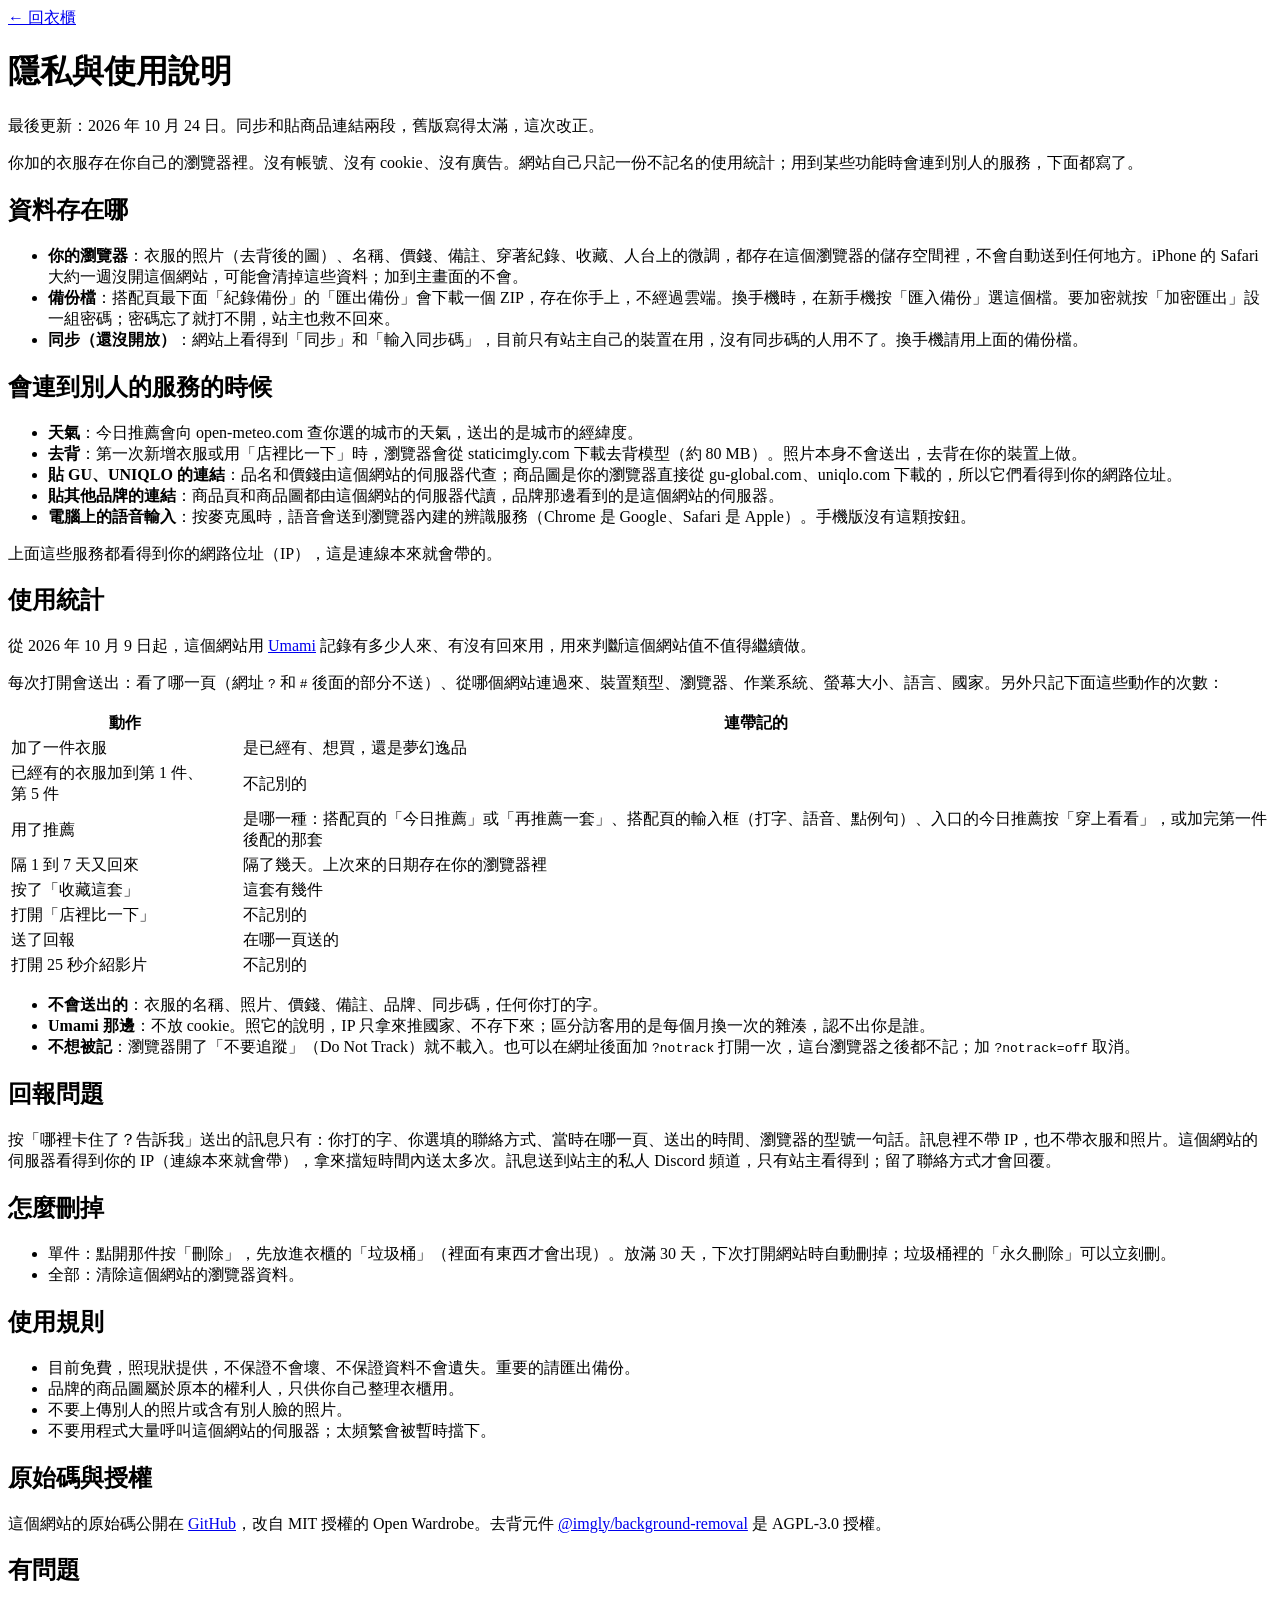
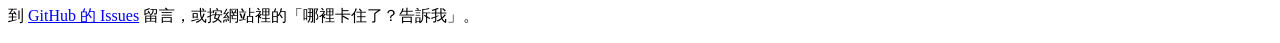
==== public/privacy.html @ 101271de "公開頁面少說一點:拿掉信箱、同步細節收短、README 改正加密說法 - Feedback.jsx:回報功能沒接上時的備用文字不再寫個人信箱,改指 GitHub Issues。 - privacy.h" ====
<!doctype html>
<!-- 只寫程式裡查得到的事;改了資料流就要回來改這頁。這段註解會送到訪客的瀏覽器,修改紀錄寫在 git,不寫這裡。 -->
<html lang="zh-Hant">
  <head>
    <meta charset="UTF-8" />
    <meta name="viewport" content="width=device-width, initial-scale=1.0" />
    <meta name="robots" content="noindex" />
    <title>隱私與使用說明 · PairThis</title>
    <link rel="icon" href="/icon-64.png" type="image/png" sizes="64x64" />
    <link rel="stylesheet" href="/privacy.css" />
  </head>
  <body>
    <main>
      <header class="top">
        <a class="brand" href="/" aria-label="PairThis 搭這件,回首頁"><span class="logo" aria-hidden="true"></span></a>
        <a class="back" href="/">← 回衣櫃</a>
      </header>

      <h1>隱私與使用說明</h1>
      <p class="updated">最後更新：2026 年 10 月 24 日。同步和貼商品連結兩段，舊版寫得太滿，這次改正。</p>

      <p class="lede">你加的衣服存在你自己的瀏覽器裡。沒有帳號、沒有 cookie、沒有廣告。網站自己只記一份不記名的使用統計；用到某些功能時會連到別人的服務，下面都寫了。</p>

      <h2>資料存在哪</h2>
      <ul>
        <li><b>你的瀏覽器</b>：衣服的照片（去背後的圖）、名稱、價錢、備註、穿著紀錄、收藏、人台上的微調，都存在這個瀏覽器的儲存空間裡，不會自動送到任何地方。iPhone 的 Safari 大約一週沒開這個網站，可能會清掉這些資料；加到主畫面的不會。</li>
        <li><b>備份檔</b>：搭配頁最下面「紀錄備份」的「匯出備份」會下載一個 ZIP，存在你手上，不經過雲端。換手機時，在新手機按「匯入備份」選這個檔。要加密就按「加密匯出」設一組密碼；密碼忘了就打不開，站主也救不回來。</li>
        <li><b>同步（還沒開放）</b>：網站上看得到「同步」和「輸入同步碼」，目前只有站主自己的裝置在用，沒有同步碼的人用不了。換手機請用上面的備份檔。</li>
      </ul>

      <h2>會連到別人的服務的時候</h2>
      <ul>
        <li><b>天氣</b>：今日推薦會向 open-meteo.com 查你選的城市的天氣，送出的是城市的經緯度。</li>
        <li><b>去背</b>：第一次新增衣服或用「店裡比一下」時，瀏覽器會從 staticimgly.com 下載去背模型（約 80 MB）。照片本身不會送出，去背在你的裝置上做。</li>
        <li><b>貼 GU、UNIQLO 的連結</b>：品名和價錢由這個網站的伺服器代查；商品圖是你的瀏覽器直接從 gu-global.com、uniqlo.com 下載的，所以它們看得到你的網路位址。</li>
        <li><b>貼其他品牌的連結</b>：商品頁和商品圖都由這個網站的伺服器代讀，品牌那邊看到的是這個網站的伺服器。</li>
        <li><b>電腦上的語音輸入</b>：按麥克風時，語音會送到瀏覽器內建的辨識服務（Chrome 是 Google、Safari 是 Apple）。手機版沒有這顆按鈕。</li>
      </ul>
      <p>上面這些服務都看得到你的網路位址（IP），這是連線本來就會帶的。</p>

      <h2>使用統計</h2>
      <p>從 2026 年 10 月 9 日起，這個網站用 <a href="https://umami.is/" rel="noopener">Umami</a> 記錄有多少人來、有沒有回來用，用來判斷這個網站值不值得繼續做。</p>
      <p>每次打開會送出：看了哪一頁（網址 <code>?</code> 和 <code>#</code> 後面的部分不送）、從哪個網站連過來、裝置類型、瀏覽器、作業系統、螢幕大小、語言、國家。另外只記下面這些動作的次數：</p>
      <table class="events">
        <thead>
          <tr><th scope="col">動作</th><th scope="col">連帶記的</th></tr>
        </thead>
        <tbody>
          <tr><td>加了一件衣服</td><td>是已經有、想買，還是夢幻逸品</td></tr>
          <tr><td>已經有的衣服加到第&nbsp;1&nbsp;件、第&nbsp;5&nbsp;件</td><td class="none">不記別的</td></tr>
          <tr><td>用了推薦</td><td>是哪一種：搭配頁的「今日推薦」或「再推薦一套」、搭配頁的輸入框（打字、語音、點例句）、入口的今日推薦按「穿上看看」，或加完第一件後配的那套</td></tr>
          <tr><td>隔&nbsp;1&nbsp;到&nbsp;7&nbsp;天又回來</td><td>隔了幾天。上次來的日期存在你的瀏覽器裡</td></tr>
          <tr><td>按了「收藏這套」</td><td>這套有幾件</td></tr>
          <tr><td>打開「店裡比一下」</td><td class="none">不記別的</td></tr>
          <tr><td>送了回報</td><td>在哪一頁送的</td></tr>
          <tr><td>打開 25&nbsp;秒介紹影片</td><td class="none">不記別的</td></tr>
        </tbody>
      </table>
      <ul>
        <li><b>不會送出的</b>：衣服的名稱、照片、價錢、備註、品牌、同步碼，任何你打的字。</li>
        <li><b>Umami 那邊</b>：不放 cookie。照它的說明，IP 只拿來推國家、不存下來；區分訪客用的是每個月換一次的雜湊，認不出你是誰。</li>
        <li><b>不想被記</b>：瀏覽器開了「不要追蹤」（Do Not Track）就不載入。也可以在網址後面加 <code>?notrack</code> 打開一次，這台瀏覽器之後都不記；加 <code>?notrack=off</code> 取消。</li>
      </ul>

      <h2>回報問題</h2>
      <p>按「哪裡卡住了？告訴我」送出的訊息只有：你打的字、你選填的聯絡方式、當時在哪一頁、送出的時間、瀏覽器的型號一句話。訊息裡不帶 IP，也不帶衣服和照片。這個網站的伺服器看得到你的 IP（連線本來就會帶），拿來擋短時間內送太多次。訊息送到站主的私人 Discord 頻道，只有站主看得到；留了聯絡方式才會回覆。</p>

      <h2>怎麼刪掉</h2>
      <ul>
        <li>單件：點開那件按「刪除」，先放進衣櫃的「垃圾桶」（裡面有東西才會出現）。放滿 30 天，下次打開網站時自動刪掉；垃圾桶裡的「永久刪除」可以立刻刪。</li>
        <li>全部：清除這個網站的瀏覽器資料。</li>
      </ul>

      <h2>使用規則</h2>
      <ul>
        <li>目前免費，照現狀提供，不保證不會壞、不保證資料不會遺失。重要的請匯出備份。</li>
        <li>品牌的商品圖屬於原本的權利人，只供你自己整理衣櫃用。</li>
        <li>不要上傳別人的照片或含有別人臉的照片。</li>
        <li>不要用程式大量呼叫這個網站的伺服器；太頻繁會被暫時擋下。</li>
      </ul>

      <h2>原始碼與授權</h2>
      <p>這個網站的原始碼公開在 <a href="https://github.com/Chen931222/wardrobe-gallery" rel="noopener">GitHub</a>，改自 MIT 授權的 Open Wardrobe。去背元件 <a href="https://github.com/imgly/background-removal-js" rel="noopener">@imgly/background-removal</a> 是 AGPL-3.0 授權。</p>

      <h2>有問題</h2>
      <p>到 <a href="https://github.com/Chen931222/wardrobe-gallery/issues" rel="noopener">GitHub 的 Issues</a> 留言，或按網站裡的「哪裡卡住了？告訴我」。</p>
    </main>
  </body>
</html>
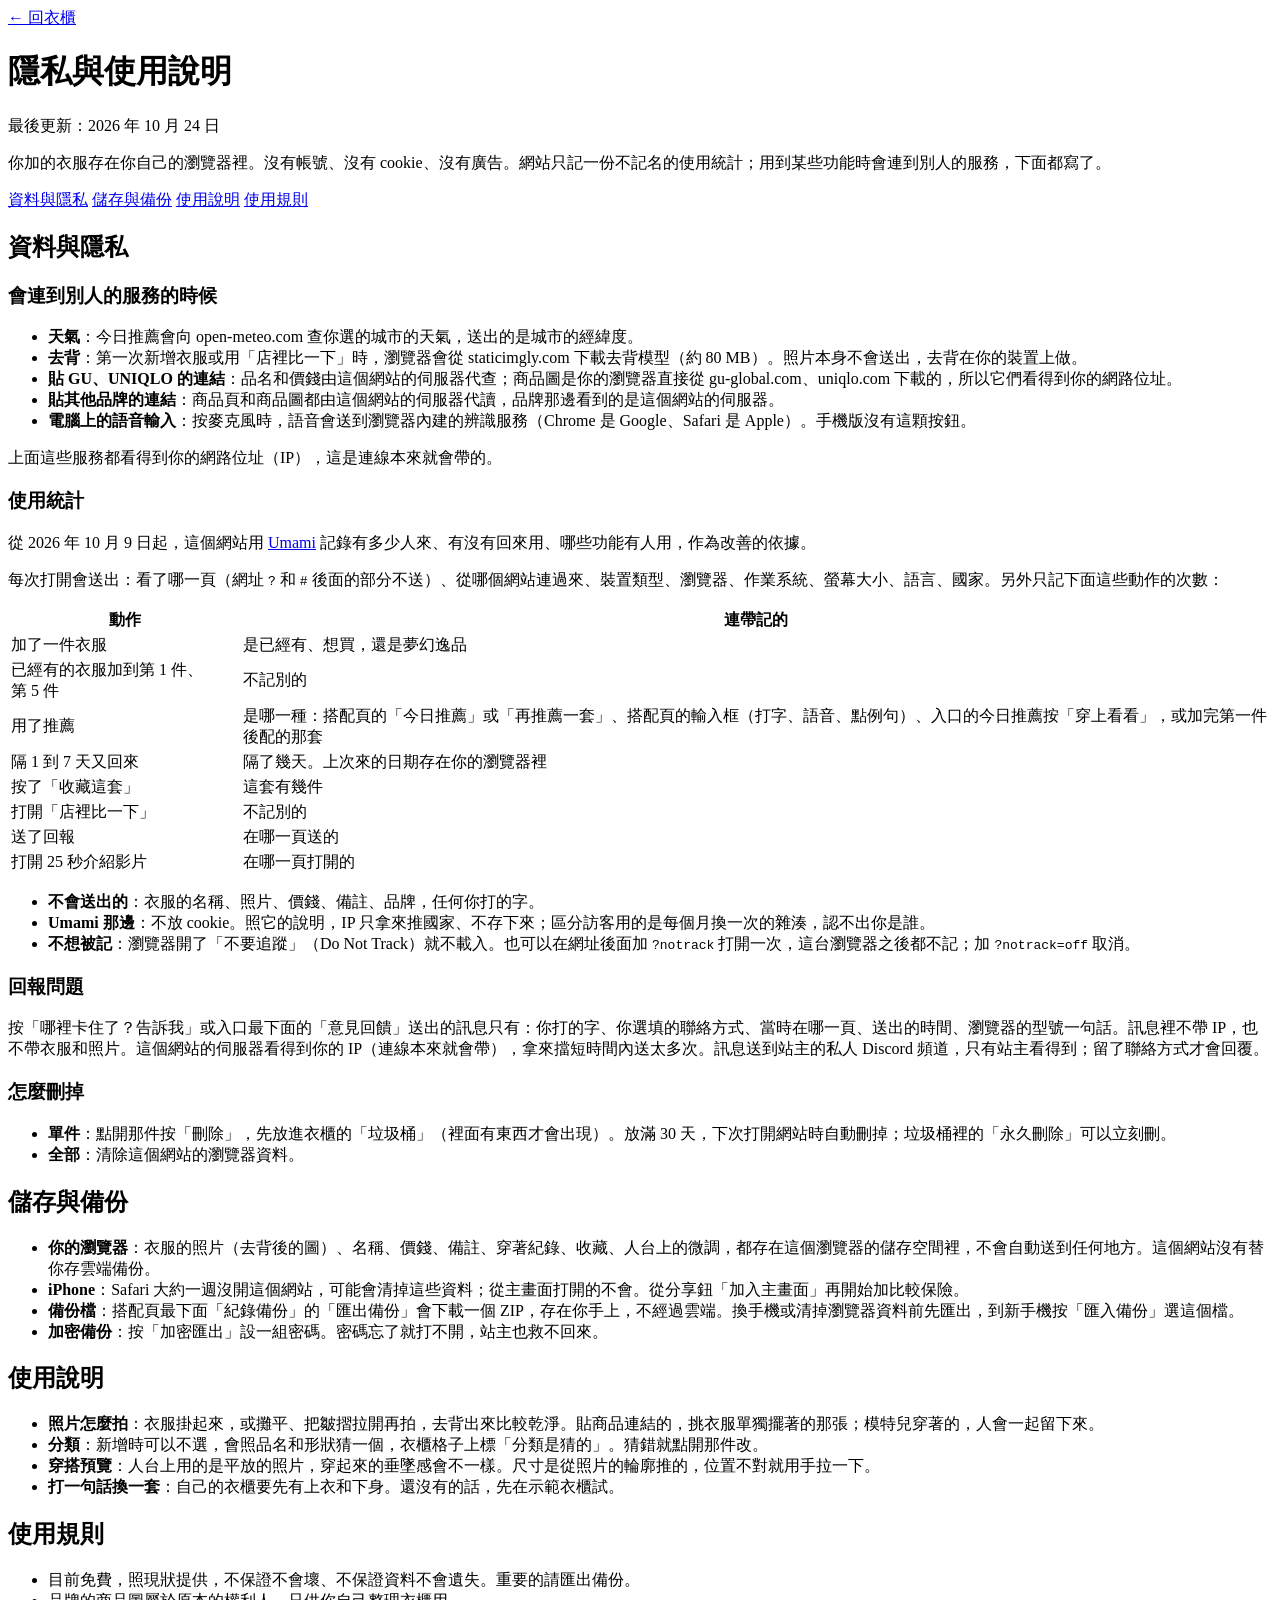
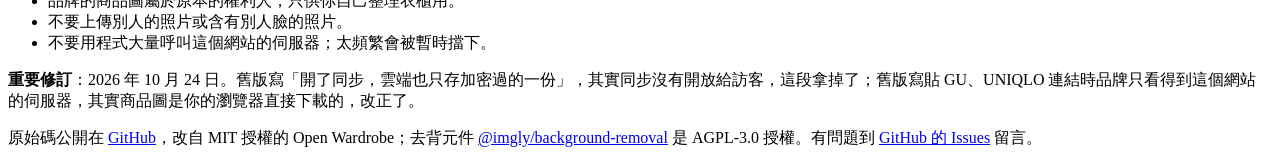
==== commit dbd24965: "全站內容取捨:入口只留開始用的東西,更新紀錄一天一則,隱私頁分段 - 入口:拿掉兩段說明和「卡住的話」那行,按鈕下一行「不用註冊」;去背、垂墜感、分類、備份搬進隱私頁;   介紹影片只標「有聲音」;頁" ====
--- a/public/privacy.html
+++ b/public/privacy.html
@@ -17,73 +17,98 @@
       </header>
 
       <h1>隱私與使用說明</h1>
-      <p class="updated">最後更新：2026 年 10 月 24 日。同步和貼商品連結兩段，舊版寫得太滿，這次改正。</p>
+      <p class="updated">最後更新：2026 年 10 月 24 日</p>
 
-      <p class="lede">你加的衣服存在你自己的瀏覽器裡。沒有帳號、沒有 cookie、沒有廣告。網站自己只記一份不記名的使用統計；用到某些功能時會連到別人的服務，下面都寫了。</p>
+      <p class="lede">你加的衣服存在你自己的瀏覽器裡。沒有帳號、沒有 cookie、沒有廣告。網站只記一份不記名的使用統計；用到某些功能時會連到別人的服務，下面都寫了。</p>
 
-      <h2>資料存在哪</h2>
-      <ul>
-        <li><b>你的瀏覽器</b>：衣服的照片（去背後的圖）、名稱、價錢、備註、穿著紀錄、收藏、人台上的微調，都存在這個瀏覽器的儲存空間裡，不會自動送到任何地方。iPhone 的 Safari 大約一週沒開這個網站，可能會清掉這些資料；加到主畫面的不會。</li>
-        <li><b>備份檔</b>：搭配頁最下面「紀錄備份」的「匯出備份」會下載一個 ZIP，存在你手上，不經過雲端。換手機時，在新手機按「匯入備份」選這個檔。要加密就按「加密匯出」設一組密碼；密碼忘了就打不開，站主也救不回來。</li>
-        <li><b>同步（還沒開放）</b>：網站上看得到「同步」和「輸入同步碼」，目前只有站主自己的裝置在用，沒有同步碼的人用不了。換手機請用上面的備份檔。</li>
-      </ul>
+      <nav class="toc" aria-label="這頁的段落">
+        <a href="#privacy">資料與隱私</a>
+        <a href="#storage">儲存與備份</a>
+        <a href="#howto">使用說明</a>
+        <a href="#rules">使用規則</a>
+      </nav>
 
-      <h2>會連到別人的服務的時候</h2>
-      <ul>
-        <li><b>天氣</b>：今日推薦會向 open-meteo.com 查你選的城市的天氣，送出的是城市的經緯度。</li>
-        <li><b>去背</b>：第一次新增衣服或用「店裡比一下」時，瀏覽器會從 staticimgly.com 下載去背模型（約 80 MB）。照片本身不會送出，去背在你的裝置上做。</li>
-        <li><b>貼 GU、UNIQLO 的連結</b>：品名和價錢由這個網站的伺服器代查；商品圖是你的瀏覽器直接從 gu-global.com、uniqlo.com 下載的，所以它們看得到你的網路位址。</li>
-        <li><b>貼其他品牌的連結</b>：商品頁和商品圖都由這個網站的伺服器代讀，品牌那邊看到的是這個網站的伺服器。</li>
-        <li><b>電腦上的語音輸入</b>：按麥克風時，語音會送到瀏覽器內建的辨識服務（Chrome 是 Google、Safari 是 Apple）。手機版沒有這顆按鈕。</li>
-      </ul>
-      <p>上面這些服務都看得到你的網路位址（IP），這是連線本來就會帶的。</p>
+      <section id="privacy" aria-labelledby="privacy-title">
+        <h2 id="privacy-title">資料與隱私</h2>
 
-      <h2>使用統計</h2>
-      <p>從 2026 年 10 月 9 日起，這個網站用 <a href="https://umami.is/" rel="noopener">Umami</a> 記錄有多少人來、有沒有回來用，用來判斷這個網站值不值得繼續做。</p>
-      <p>每次打開會送出：看了哪一頁（網址 <code>?</code> 和 <code>#</code> 後面的部分不送）、從哪個網站連過來、裝置類型、瀏覽器、作業系統、螢幕大小、語言、國家。另外只記下面這些動作的次數：</p>
-      <table class="events">
-        <thead>
-          <tr><th scope="col">動作</th><th scope="col">連帶記的</th></tr>
-        </thead>
-        <tbody>
-          <tr><td>加了一件衣服</td><td>是已經有、想買，還是夢幻逸品</td></tr>
-          <tr><td>已經有的衣服加到第&nbsp;1&nbsp;件、第&nbsp;5&nbsp;件</td><td class="none">不記別的</td></tr>
-          <tr><td>用了推薦</td><td>是哪一種：搭配頁的「今日推薦」或「再推薦一套」、搭配頁的輸入框（打字、語音、點例句）、入口的今日推薦按「穿上看看」，或加完第一件後配的那套</td></tr>
-          <tr><td>隔&nbsp;1&nbsp;到&nbsp;7&nbsp;天又回來</td><td>隔了幾天。上次來的日期存在你的瀏覽器裡</td></tr>
-          <tr><td>按了「收藏這套」</td><td>這套有幾件</td></tr>
-          <tr><td>打開「店裡比一下」</td><td class="none">不記別的</td></tr>
-          <tr><td>送了回報</td><td>在哪一頁送的</td></tr>
-          <tr><td>打開 25&nbsp;秒介紹影片</td><td class="none">不記別的</td></tr>
-        </tbody>
-      </table>
-      <ul>
-        <li><b>不會送出的</b>：衣服的名稱、照片、價錢、備註、品牌、同步碼，任何你打的字。</li>
-        <li><b>Umami 那邊</b>：不放 cookie。照它的說明，IP 只拿來推國家、不存下來；區分訪客用的是每個月換一次的雜湊，認不出你是誰。</li>
-        <li><b>不想被記</b>：瀏覽器開了「不要追蹤」（Do Not Track）就不載入。也可以在網址後面加 <code>?notrack</code> 打開一次，這台瀏覽器之後都不記；加 <code>?notrack=off</code> 取消。</li>
-      </ul>
+        <h3>會連到別人的服務的時候</h3>
+        <ul>
+          <li><b>天氣</b>：今日推薦會向 open-meteo.com 查你選的城市的天氣，送出的是城市的經緯度。</li>
+          <li><b>去背</b>：第一次新增衣服或用「店裡比一下」時，瀏覽器會從 staticimgly.com 下載去背模型（約 80 MB）。照片本身不會送出，去背在你的裝置上做。</li>
+          <li><b>貼 GU、UNIQLO 的連結</b>：品名和價錢由這個網站的伺服器代查；商品圖是你的瀏覽器直接從 gu-global.com、uniqlo.com 下載的，所以它們看得到你的網路位址。</li>
+          <li><b>貼其他品牌的連結</b>：商品頁和商品圖都由這個網站的伺服器代讀，品牌那邊看到的是這個網站的伺服器。</li>
+          <li><b>電腦上的語音輸入</b>：按麥克風時，語音會送到瀏覽器內建的辨識服務（Chrome 是 Google、Safari 是 Apple）。手機版沒有這顆按鈕。</li>
+        </ul>
+        <p>上面這些服務都看得到你的網路位址（IP），這是連線本來就會帶的。</p>
 
-      <h2>回報問題</h2>
-      <p>按「哪裡卡住了？告訴我」送出的訊息只有：你打的字、你選填的聯絡方式、當時在哪一頁、送出的時間、瀏覽器的型號一句話。訊息裡不帶 IP，也不帶衣服和照片。這個網站的伺服器看得到你的 IP（連線本來就會帶），拿來擋短時間內送太多次。訊息送到站主的私人 Discord 頻道，只有站主看得到；留了聯絡方式才會回覆。</p>
+        <h3>使用統計</h3>
+        <p>從 2026 年 10 月 9 日起，這個網站用 <a href="https://umami.is/" rel="noopener">Umami</a> 記錄有多少人來、有沒有回來用、哪些功能有人用，作為改善的依據。</p>
+        <p>每次打開會送出：看了哪一頁（網址 <code>?</code> 和 <code>#</code> 後面的部分不送）、從哪個網站連過來、裝置類型、瀏覽器、作業系統、螢幕大小、語言、國家。另外只記下面這些動作的次數：</p>
+        <table class="events">
+          <thead>
+            <tr><th scope="col">動作</th><th scope="col">連帶記的</th></tr>
+          </thead>
+          <tbody>
+            <tr><td>加了一件衣服</td><td>是已經有、想買，還是夢幻逸品</td></tr>
+            <tr><td>已經有的衣服加到第&nbsp;1&nbsp;件、第&nbsp;5&nbsp;件</td><td class="none">不記別的</td></tr>
+            <tr><td>用了推薦</td><td>是哪一種：搭配頁的「今日推薦」或「再推薦一套」、搭配頁的輸入框（打字、語音、點例句）、入口的今日推薦按「穿上看看」，或加完第一件後配的那套</td></tr>
+            <tr><td>隔&nbsp;1&nbsp;到&nbsp;7&nbsp;天又回來</td><td>隔了幾天。上次來的日期存在你的瀏覽器裡</td></tr>
+            <tr><td>按了「收藏這套」</td><td>這套有幾件</td></tr>
+            <tr><td>打開「店裡比一下」</td><td class="none">不記別的</td></tr>
+            <tr><td>送了回報</td><td>在哪一頁送的</td></tr>
+            <tr><td>打開 25&nbsp;秒介紹影片</td><td>在哪一頁打開的</td></tr>
+          </tbody>
+        </table>
+        <ul>
+          <li><b>不會送出的</b>：衣服的名稱、照片、價錢、備註、品牌，任何你打的字。</li>
+          <li><b>Umami 那邊</b>：不放 cookie。照它的說明，IP 只拿來推國家、不存下來；區分訪客用的是每個月換一次的雜湊，認不出你是誰。</li>
+          <li><b>不想被記</b>：瀏覽器開了「不要追蹤」（Do Not Track）就不載入。也可以在網址後面加 <code>?notrack</code> 打開一次，這台瀏覽器之後都不記；加 <code>?notrack=off</code> 取消。</li>
+        </ul>
 
-      <h2>怎麼刪掉</h2>
-      <ul>
-        <li>單件：點開那件按「刪除」，先放進衣櫃的「垃圾桶」（裡面有東西才會出現）。放滿 30 天，下次打開網站時自動刪掉；垃圾桶裡的「永久刪除」可以立刻刪。</li>
-        <li>全部：清除這個網站的瀏覽器資料。</li>
-      </ul>
+        <h3>回報問題</h3>
+        <p>按「哪裡卡住了？告訴我」或入口最下面的「意見回饋」送出的訊息只有：你打的字、你選填的聯絡方式、當時在哪一頁、送出的時間、瀏覽器的型號一句話。訊息裡不帶 IP，也不帶衣服和照片。這個網站的伺服器看得到你的 IP（連線本來就會帶），拿來擋短時間內送太多次。訊息送到站主的私人 Discord 頻道，只有站主看得到；留了聯絡方式才會回覆。</p>
 
-      <h2>使用規則</h2>
-      <ul>
-        <li>目前免費，照現狀提供，不保證不會壞、不保證資料不會遺失。重要的請匯出備份。</li>
-        <li>品牌的商品圖屬於原本的權利人，只供你自己整理衣櫃用。</li>
-        <li>不要上傳別人的照片或含有別人臉的照片。</li>
-        <li>不要用程式大量呼叫這個網站的伺服器；太頻繁會被暫時擋下。</li>
-      </ul>
+        <h3>怎麼刪掉</h3>
+        <ul>
+          <li><b>單件</b>：點開那件按「刪除」，先放進衣櫃的「垃圾桶」（裡面有東西才會出現）。放滿 30 天，下次打開網站時自動刪掉；垃圾桶裡的「永久刪除」可以立刻刪。</li>
+          <li><b>全部</b>：清除這個網站的瀏覽器資料。</li>
+        </ul>
+      </section>
 
-      <h2>原始碼與授權</h2>
-      <p>這個網站的原始碼公開在 <a href="https://github.com/Chen931222/wardrobe-gallery" rel="noopener">GitHub</a>，改自 MIT 授權的 Open Wardrobe。去背元件 <a href="https://github.com/imgly/background-removal-js" rel="noopener">@imgly/background-removal</a> 是 AGPL-3.0 授權。</p>
+      <section id="storage" aria-labelledby="storage-title">
+        <h2 id="storage-title">儲存與備份</h2>
+        <ul>
+          <li><b>你的瀏覽器</b>：衣服的照片（去背後的圖）、名稱、價錢、備註、穿著紀錄、收藏、人台上的微調，都存在這個瀏覽器的儲存空間裡，不會自動送到任何地方。這個網站沒有替你存雲端備份。</li>
+          <li><b>iPhone</b>：Safari 大約一週沒開這個網站，可能會清掉這些資料；從主畫面打開的不會。從分享鈕「加入主畫面」再開始加比較保險。</li>
+          <li><b>備份檔</b>：搭配頁最下面「紀錄備份」的「匯出備份」會下載一個 ZIP，存在你手上，不經過雲端。換手機或清掉瀏覽器資料前先匯出，到新手機按「匯入備份」選這個檔。</li>
+          <li><b>加密備份</b>：按「加密匯出」設一組密碼。密碼忘了就打不開，站主也救不回來。</li>
+        </ul>
+      </section>
 
-      <h2>有問題</h2>
-      <p>到 <a href="https://github.com/Chen931222/wardrobe-gallery/issues" rel="noopener">GitHub 的 Issues</a> 留言，或按網站裡的「哪裡卡住了？告訴我」。</p>
+      <section id="howto" aria-labelledby="howto-title">
+        <h2 id="howto-title">使用說明</h2>
+        <ul>
+          <li><b>照片怎麼拍</b>：衣服掛起來，或攤平、把皺摺拉開再拍，去背出來比較乾淨。貼商品連結的，挑衣服單獨擺著的那張；模特兒穿著的，人會一起留下來。</li>
+          <li><b>分類</b>：新增時可以不選，會照品名和形狀猜一個，衣櫃格子上標「分類是猜的」。猜錯就點開那件改。</li>
+          <li><b>穿搭預覽</b>：人台上用的是平放的照片，穿起來的垂墜感會不一樣。尺寸是從照片的輪廓推的，位置不對就用手拉一下。</li>
+          <li><b>打一句話換一套</b>：自己的衣櫃要先有上衣和下身。還沒有的話，先在示範衣櫃試。</li>
+        </ul>
+      </section>
+
+      <section id="rules" aria-labelledby="rules-title">
+        <h2 id="rules-title">使用規則</h2>
+        <ul>
+          <li>目前免費，照現狀提供，不保證不會壞、不保證資料不會遺失。重要的請匯出備份。</li>
+          <li>品牌的商品圖屬於原本的權利人，只供你自己整理衣櫃用。</li>
+          <li>不要上傳別人的照片或含有別人臉的照片。</li>
+          <li>不要用程式大量呼叫這個網站的伺服器；太頻繁會被暫時擋下。</li>
+        </ul>
+      </section>
+
+      <footer class="foot">
+        <p><b>重要修訂</b>：2026 年 10 月 24 日。舊版寫「開了同步，雲端也只存加密過的一份」，其實同步沒有開放給訪客，這段拿掉了；舊版寫貼 GU、UNIQLO 連結時品牌只看得到這個網站的伺服器，其實商品圖是你的瀏覽器直接下載的，改正了。</p>
+        <p>原始碼公開在 <a href="https://github.com/Chen931222/wardrobe-gallery" rel="noopener">GitHub</a>，改自 MIT 授權的 Open Wardrobe；去背元件 <a href="https://github.com/imgly/background-removal-js" rel="noopener">@imgly/background-removal</a> 是 AGPL-3.0 授權。有問題到 <a href="https://github.com/Chen931222/wardrobe-gallery/issues" rel="noopener">GitHub 的 Issues</a> 留言。</p>
+      </footer>
     </main>
   </body>
 </html>
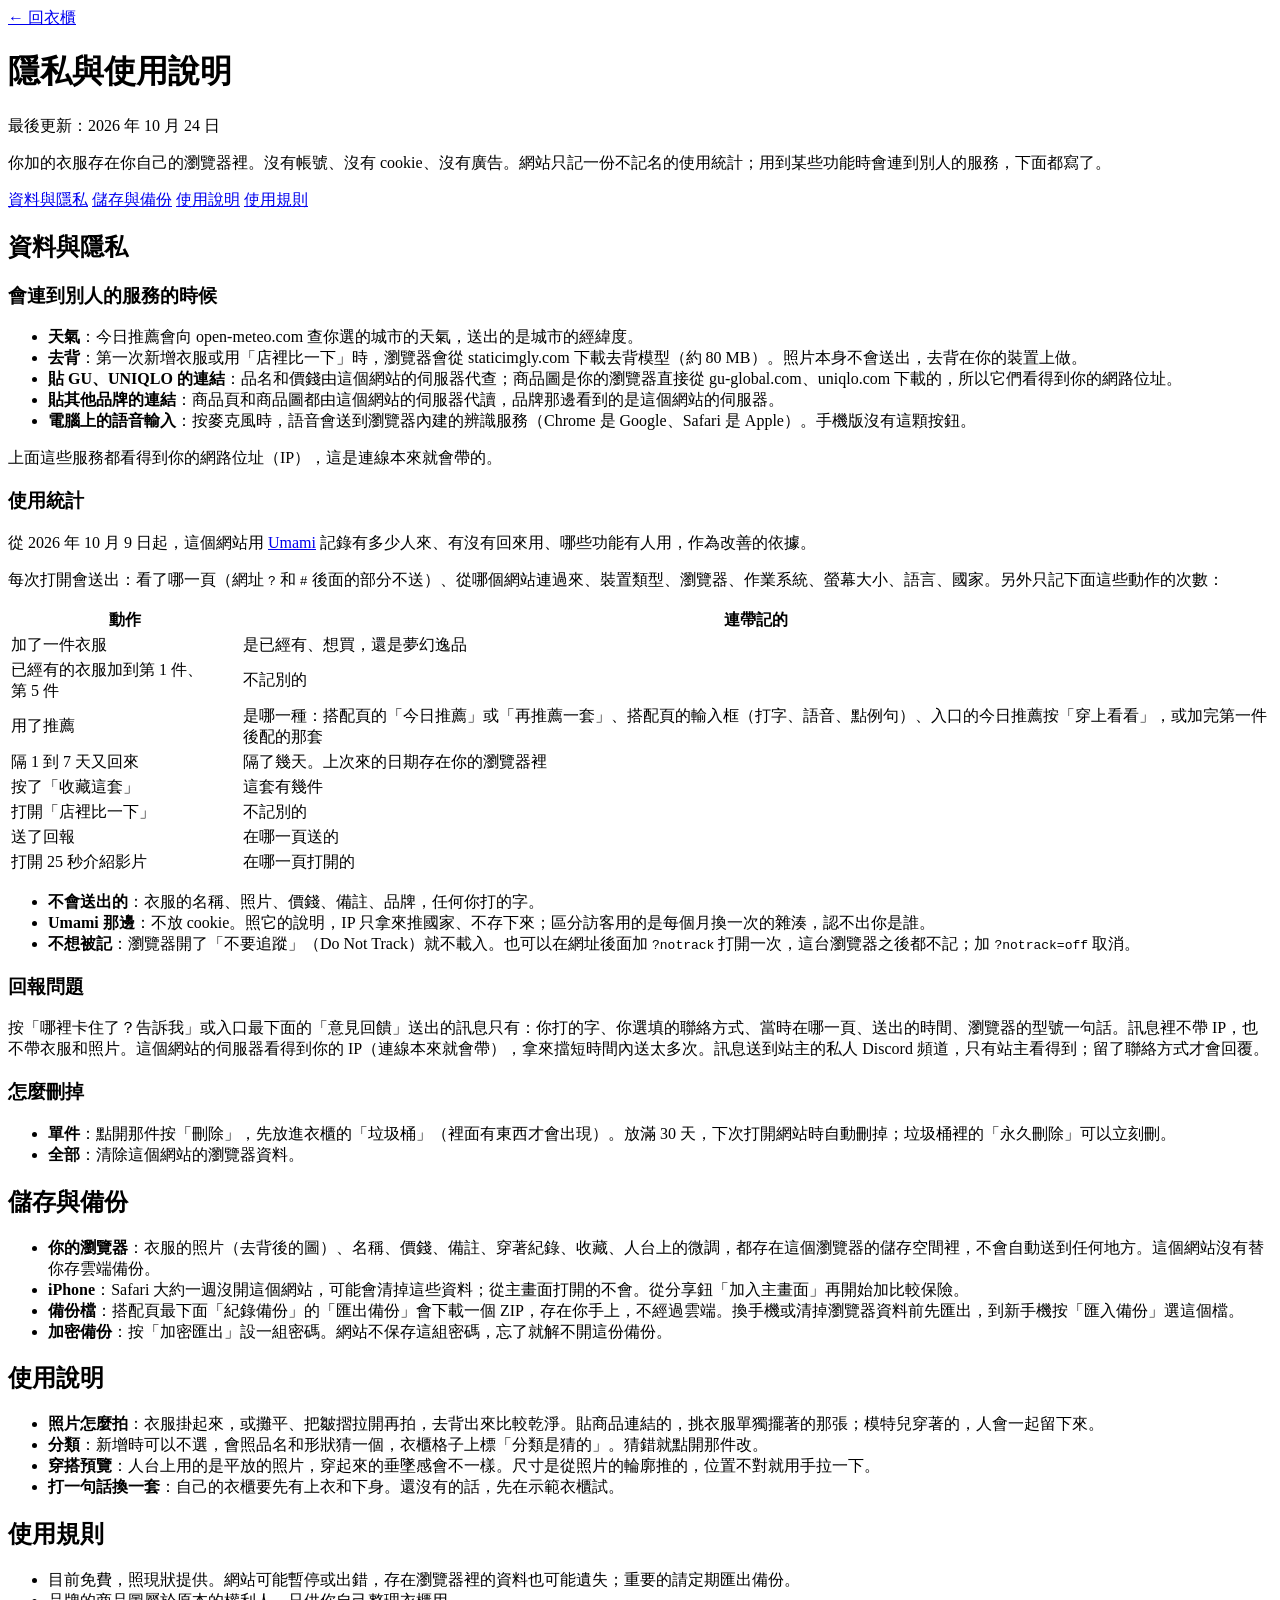
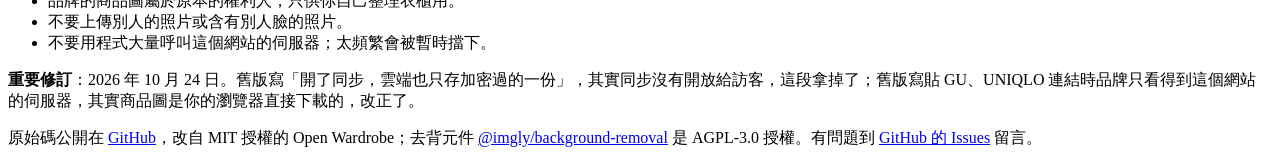
==== commit a67bb478: "提醒放到用得到的地方,首頁三章收短,聲明改平穩 - 搭配頁人台底下一行:人台上是平放的照片,穿起來的垂墜感會不一樣(人台上有衣服才出現,只穿襪子不算)。   負的上邊距抵掉人台欄的 gap,桌機人台只" ====
--- a/public/privacy.html
+++ b/public/privacy.html
@@ -81,7 +81,7 @@
           <li><b>你的瀏覽器</b>：衣服的照片（去背後的圖）、名稱、價錢、備註、穿著紀錄、收藏、人台上的微調，都存在這個瀏覽器的儲存空間裡，不會自動送到任何地方。這個網站沒有替你存雲端備份。</li>
           <li><b>iPhone</b>：Safari 大約一週沒開這個網站，可能會清掉這些資料；從主畫面打開的不會。從分享鈕「加入主畫面」再開始加比較保險。</li>
           <li><b>備份檔</b>：搭配頁最下面「紀錄備份」的「匯出備份」會下載一個 ZIP，存在你手上，不經過雲端。換手機或清掉瀏覽器資料前先匯出，到新手機按「匯入備份」選這個檔。</li>
-          <li><b>加密備份</b>：按「加密匯出」設一組密碼。密碼忘了就打不開，站主也救不回來。</li>
+          <li><b>加密備份</b>：按「加密匯出」設一組密碼。網站不保存這組密碼，忘了就解不開這份備份。</li>
         </ul>
       </section>
 
@@ -98,7 +98,7 @@
       <section id="rules" aria-labelledby="rules-title">
         <h2 id="rules-title">使用規則</h2>
         <ul>
-          <li>目前免費，照現狀提供，不保證不會壞、不保證資料不會遺失。重要的請匯出備份。</li>
+          <li>目前免費，照現狀提供。網站可能暫停或出錯，存在瀏覽器裡的資料也可能遺失；重要的請定期匯出備份。</li>
           <li>品牌的商品圖屬於原本的權利人，只供你自己整理衣櫃用。</li>
           <li>不要上傳別人的照片或含有別人臉的照片。</li>
           <li>不要用程式大量呼叫這個網站的伺服器；太頻繁會被暫時擋下。</li>
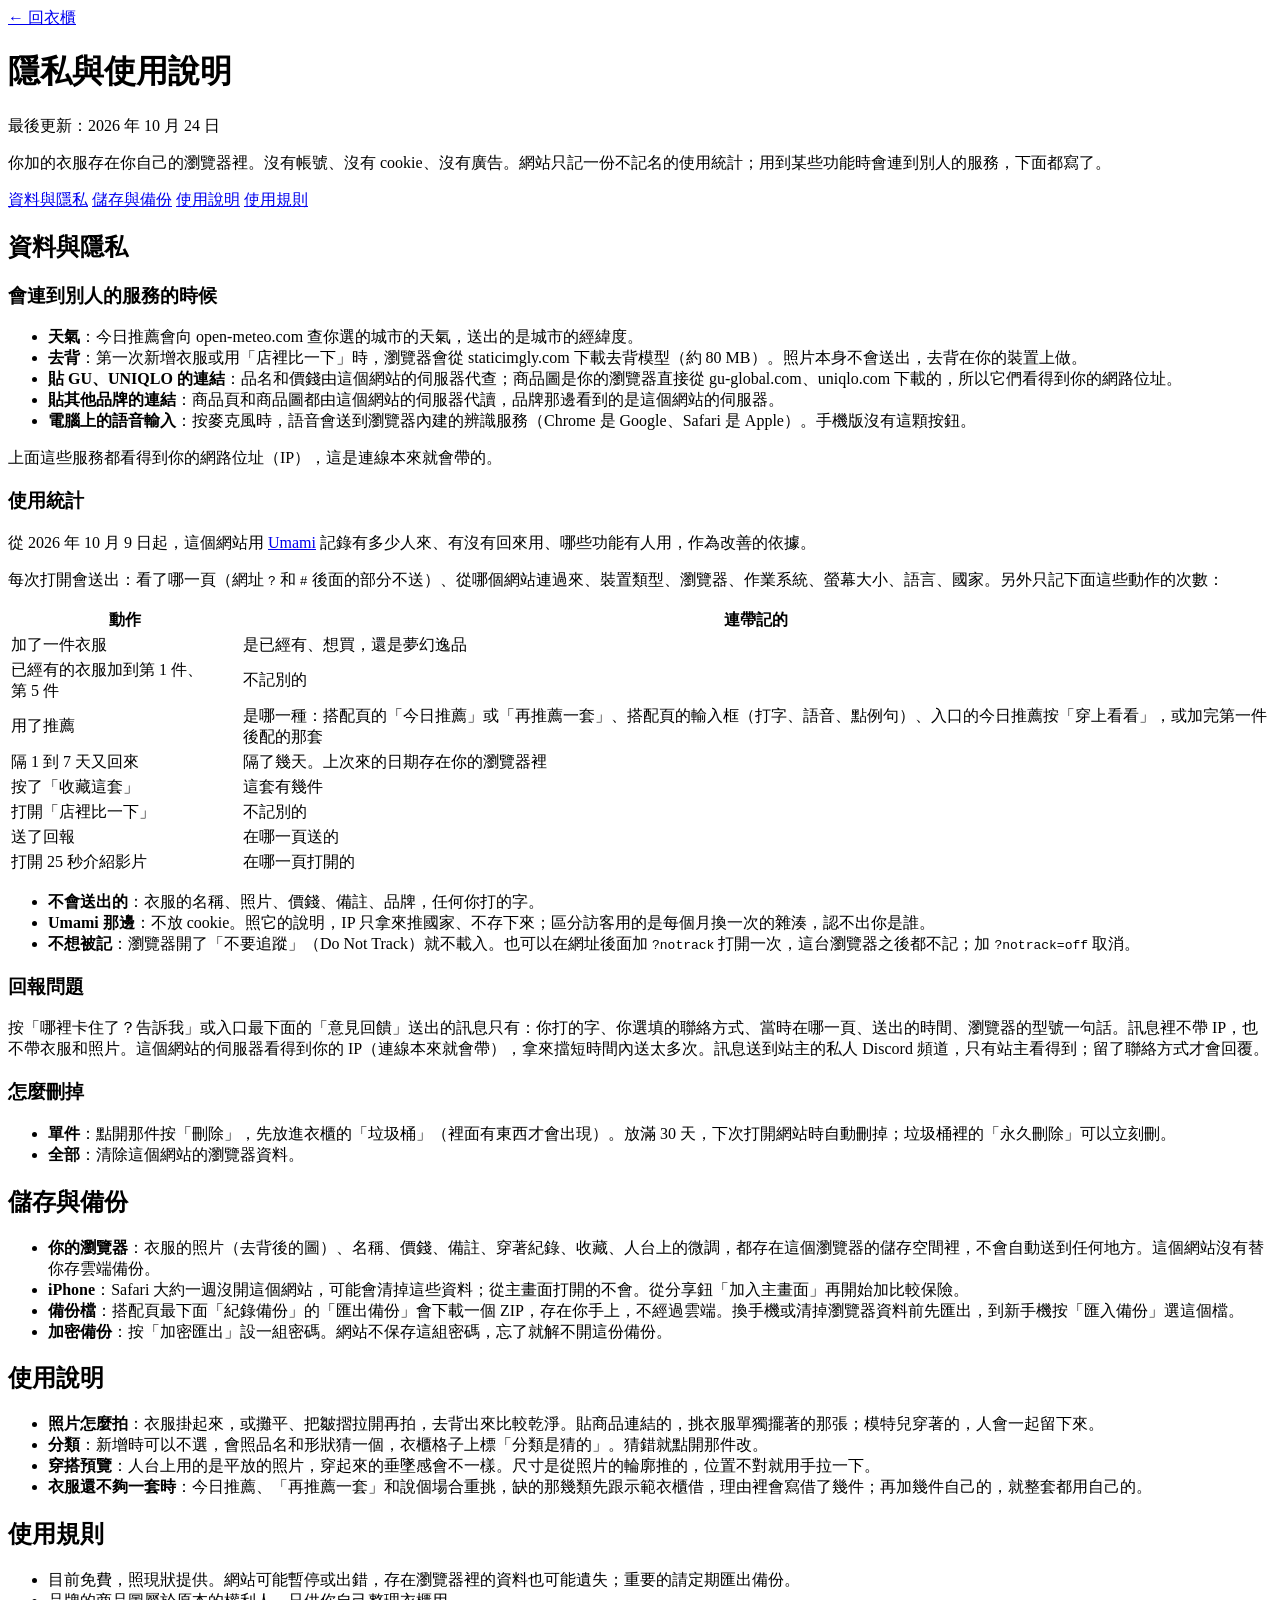
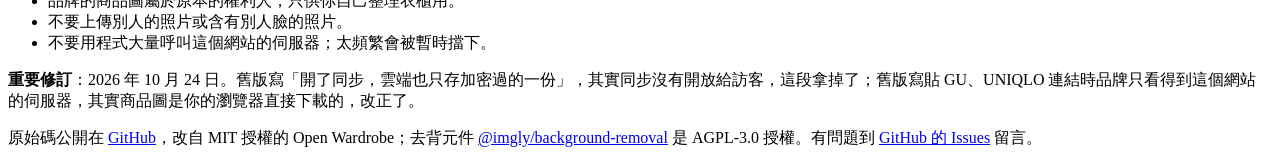
==== commit b92582a5: "衣服不夠一套時跟示範衣櫃借,不再收回第一套;補滿只給淺色衣服 - recommend.js 新增 recommendOutfitWithBorrow:自己的衣服不夠一套(缺上衣或下身,或鎖住的是借來的" ====
--- a/public/privacy.html
+++ b/public/privacy.html
@@ -91,7 +91,7 @@
           <li><b>照片怎麼拍</b>：衣服掛起來，或攤平、把皺摺拉開再拍，去背出來比較乾淨。貼商品連結的，挑衣服單獨擺著的那張；模特兒穿著的，人會一起留下來。</li>
           <li><b>分類</b>：新增時可以不選，會照品名和形狀猜一個，衣櫃格子上標「分類是猜的」。猜錯就點開那件改。</li>
           <li><b>穿搭預覽</b>：人台上用的是平放的照片，穿起來的垂墜感會不一樣。尺寸是從照片的輪廓推的，位置不對就用手拉一下。</li>
-          <li><b>打一句話換一套</b>：自己的衣櫃要先有上衣和下身。還沒有的話，先在示範衣櫃試。</li>
+          <li><b>衣服還不夠一套時</b>：今日推薦、「再推薦一套」和說個場合重挑，缺的那幾類先跟示範衣櫃借，理由裡會寫借了幾件；再加幾件自己的，就整套都用自己的。</li>
         </ul>
       </section>
 
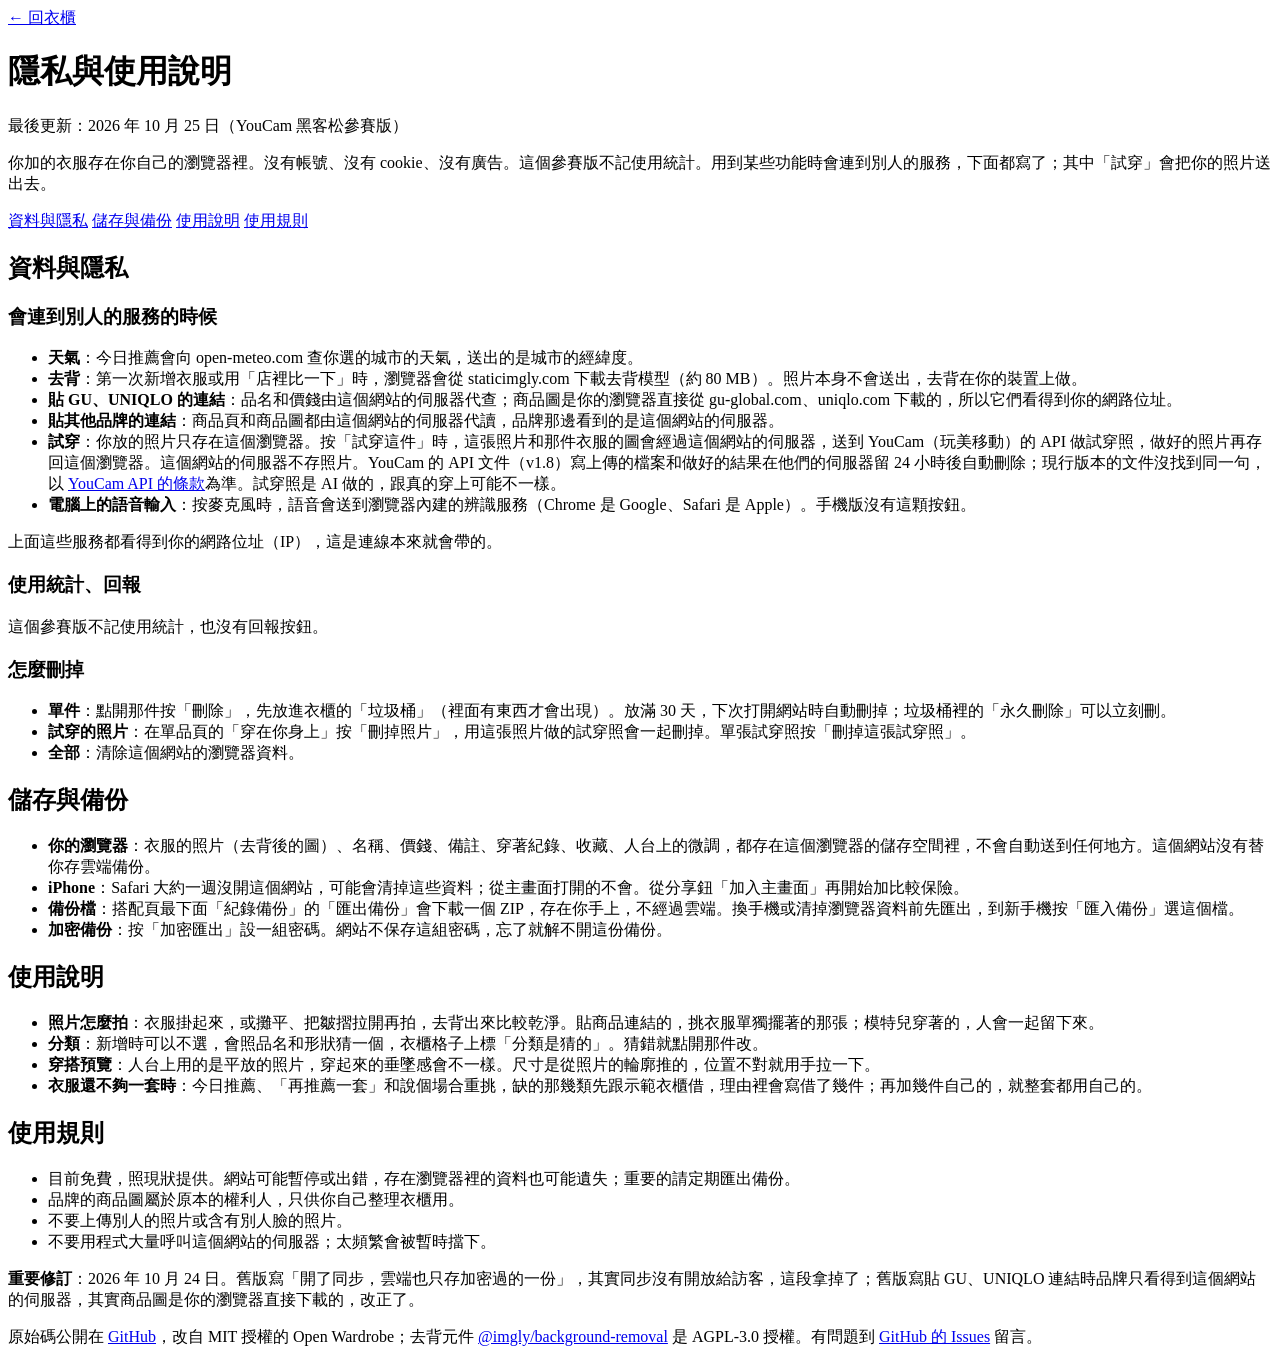
==== commit 4aa7b928: "參賽版:YouCam 試穿(單品頁、店裡比一下)、只放示範衣櫃、關回報與統計、整站 noindex" ====
--- a/public/privacy.html
+++ b/public/privacy.html
@@ -17,9 +17,9 @@
       </header>
 
       <h1>隱私與使用說明</h1>
-      <p class="updated">最後更新：2026 年 10 月 24 日</p>
+      <p class="updated">最後更新：2026 年 10 月 25 日（YouCam 黑客松參賽版）</p>
 
-      <p class="lede">你加的衣服存在你自己的瀏覽器裡。沒有帳號、沒有 cookie、沒有廣告。網站只記一份不記名的使用統計；用到某些功能時會連到別人的服務，下面都寫了。</p>
+      <p class="lede">你加的衣服存在你自己的瀏覽器裡。沒有帳號、沒有 cookie、沒有廣告。這個參賽版不記使用統計。用到某些功能時會連到別人的服務，下面都寫了；其中「試穿」會把你的照片送出去。</p>
 
       <nav class="toc" aria-label="這頁的段落">
         <a href="#privacy">資料與隱私</a>
@@ -37,40 +37,18 @@
           <li><b>去背</b>：第一次新增衣服或用「店裡比一下」時，瀏覽器會從 staticimgly.com 下載去背模型（約 80 MB）。照片本身不會送出，去背在你的裝置上做。</li>
           <li><b>貼 GU、UNIQLO 的連結</b>：品名和價錢由這個網站的伺服器代查；商品圖是你的瀏覽器直接從 gu-global.com、uniqlo.com 下載的，所以它們看得到你的網路位址。</li>
           <li><b>貼其他品牌的連結</b>：商品頁和商品圖都由這個網站的伺服器代讀，品牌那邊看到的是這個網站的伺服器。</li>
+          <li><b>試穿</b>：你放的照片只存在這個瀏覽器。按「試穿這件」時，這張照片和那件衣服的圖會經過這個網站的伺服器，送到 YouCam（玩美移動）的 API 做試穿照，做好的照片再存回這個瀏覽器。這個網站的伺服器不存照片。YouCam 的 API 文件（v1.8）寫上傳的檔案和做好的結果在他們的伺服器留 24 小時後自動刪除；現行版本的文件沒找到同一句，以 <a href="https://www.perfectcorp.com/perfectbeauty/youcam/terms-of-service-api" rel="noopener">YouCam API 的條款</a>為準。試穿照是 AI 做的，跟真的穿上可能不一樣。</li>
           <li><b>電腦上的語音輸入</b>：按麥克風時，語音會送到瀏覽器內建的辨識服務（Chrome 是 Google、Safari 是 Apple）。手機版沒有這顆按鈕。</li>
         </ul>
         <p>上面這些服務都看得到你的網路位址（IP），這是連線本來就會帶的。</p>
 
-        <h3>使用統計</h3>
-        <p>從 2026 年 10 月 9 日起，這個網站用 <a href="https://umami.is/" rel="noopener">Umami</a> 記錄有多少人來、有沒有回來用、哪些功能有人用，作為改善的依據。</p>
-        <p>每次打開會送出：看了哪一頁（網址 <code>?</code> 和 <code>#</code> 後面的部分不送）、從哪個網站連過來、裝置類型、瀏覽器、作業系統、螢幕大小、語言、國家。另外只記下面這些動作的次數：</p>
-        <table class="events">
-          <thead>
-            <tr><th scope="col">動作</th><th scope="col">連帶記的</th></tr>
-          </thead>
-          <tbody>
-            <tr><td>加了一件衣服</td><td>是已經有、想買，還是夢幻逸品</td></tr>
-            <tr><td>已經有的衣服加到第&nbsp;1&nbsp;件、第&nbsp;5&nbsp;件</td><td class="none">不記別的</td></tr>
-            <tr><td>用了推薦</td><td>是哪一種：搭配頁的「今日推薦」或「再推薦一套」、搭配頁的輸入框（打字、語音、點例句）、入口的今日推薦按「穿上看看」，或加完第一件後配的那套</td></tr>
-            <tr><td>隔&nbsp;1&nbsp;到&nbsp;7&nbsp;天又回來</td><td>隔了幾天。上次來的日期存在你的瀏覽器裡</td></tr>
-            <tr><td>按了「收藏這套」</td><td>這套有幾件</td></tr>
-            <tr><td>打開「店裡比一下」</td><td class="none">不記別的</td></tr>
-            <tr><td>送了回報</td><td>在哪一頁送的</td></tr>
-            <tr><td>打開 25&nbsp;秒介紹影片</td><td>在哪一頁打開的</td></tr>
-          </tbody>
-        </table>
-        <ul>
-          <li><b>不會送出的</b>：衣服的名稱、照片、價錢、備註、品牌，任何你打的字。</li>
-          <li><b>Umami 那邊</b>：不放 cookie。照它的說明，IP 只拿來推國家、不存下來；區分訪客用的是每個月換一次的雜湊，認不出你是誰。</li>
-          <li><b>不想被記</b>：瀏覽器開了「不要追蹤」（Do Not Track）就不載入。也可以在網址後面加 <code>?notrack</code> 打開一次，這台瀏覽器之後都不記；加 <code>?notrack=off</code> 取消。</li>
-        </ul>
-
-        <h3>回報問題</h3>
-        <p>按「哪裡卡住了？告訴我」或入口最下面的「意見回饋」送出的訊息只有：你打的字、你選填的聯絡方式、當時在哪一頁、送出的時間、瀏覽器的型號一句話。訊息裡不帶 IP，也不帶衣服和照片。這個網站的伺服器看得到你的 IP（連線本來就會帶），拿來擋短時間內送太多次。訊息送到站主的私人 Discord 頻道，只有站主看得到；留了聯絡方式才會回覆。</p>
+        <h3>使用統計、回報</h3>
+        <p>這個參賽版不記使用統計，也沒有回報按鈕。</p>
 
         <h3>怎麼刪掉</h3>
         <ul>
           <li><b>單件</b>：點開那件按「刪除」，先放進衣櫃的「垃圾桶」（裡面有東西才會出現）。放滿 30 天，下次打開網站時自動刪掉；垃圾桶裡的「永久刪除」可以立刻刪。</li>
+          <li><b>試穿的照片</b>：在單品頁的「穿在你身上」按「刪掉照片」，用這張照片做的試穿照會一起刪掉。單張試穿照按「刪掉這張試穿照」。</li>
           <li><b>全部</b>：清除這個網站的瀏覽器資料。</li>
         </ul>
       </section>
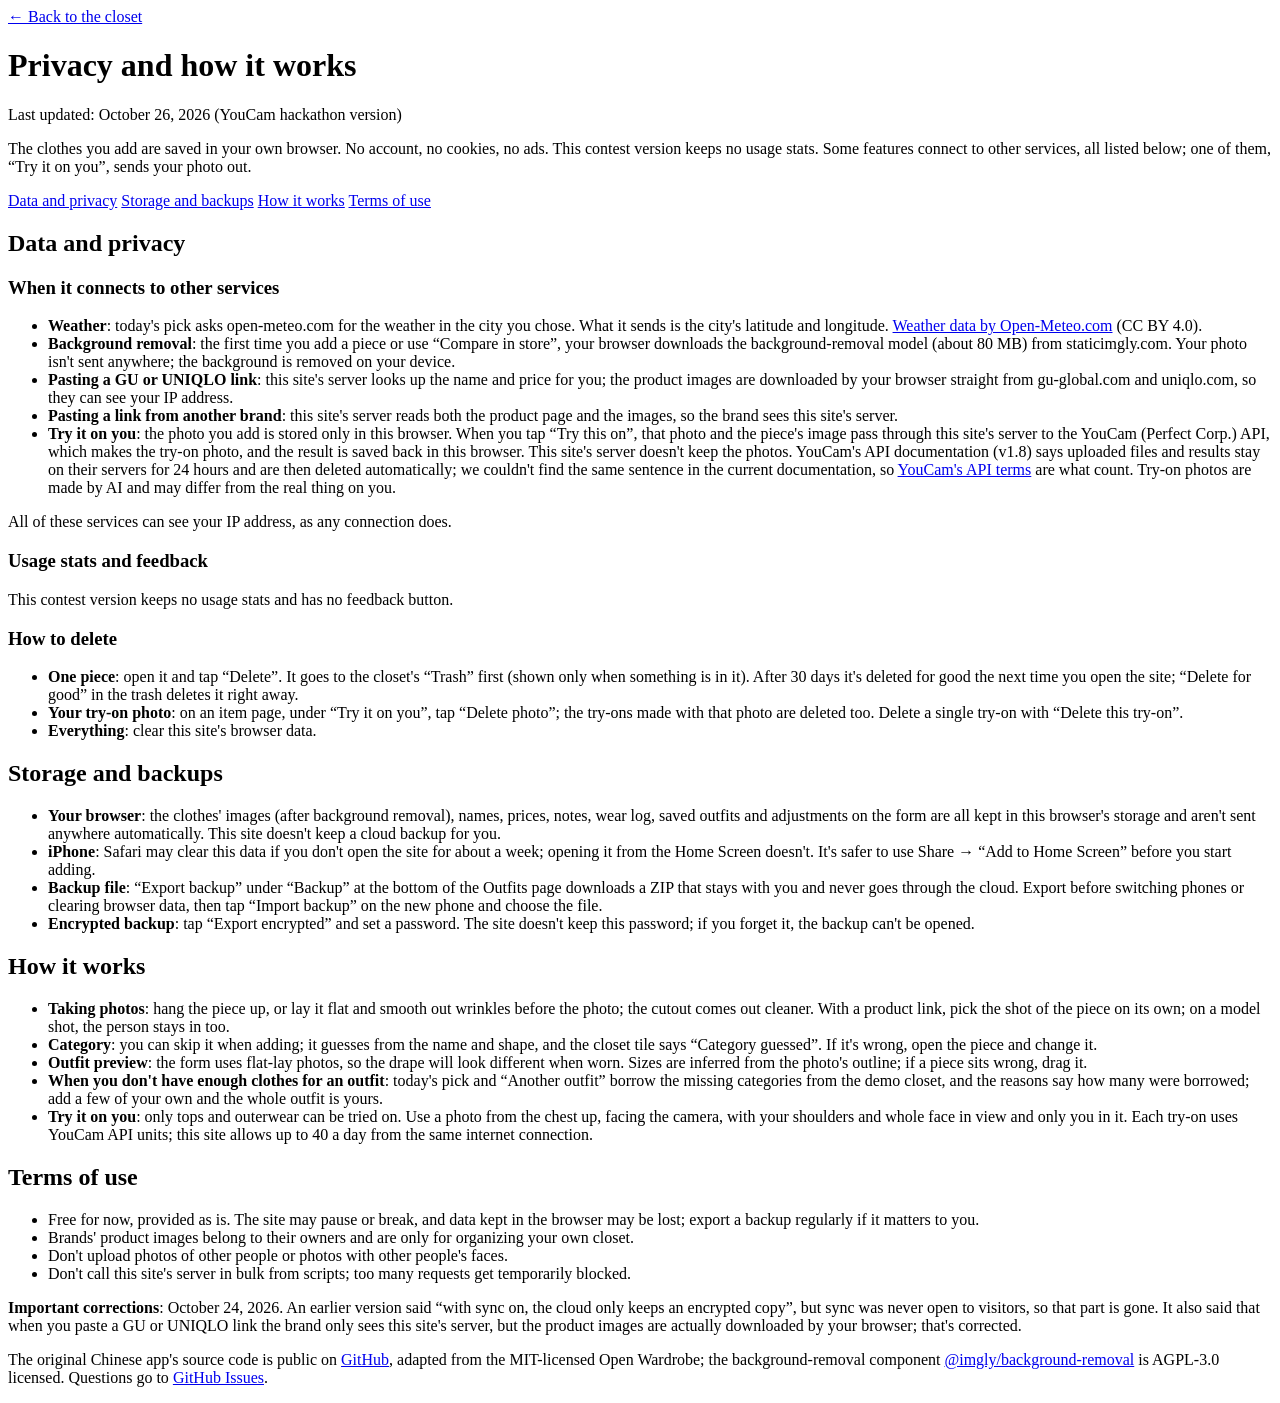
==== commit b58ffaf7: "參賽版英文介面:約 1,350 處字串改英文;店裡比一下的款式／版型／保暖度補認英文品名、品名的英文顏色字優先;只懂中文的「說個場合」輸入框先藏起來(ASK_BOX);入口改用英文介面截圖、第 3 章" ====
--- a/public/privacy.html
+++ b/public/privacy.html
@@ -1,91 +1,92 @@
 <!doctype html>
 <!-- 只寫程式裡查得到的事;改了資料流就要回來改這頁。這段註解會送到訪客的瀏覽器,修改紀錄寫在 git,不寫這裡。 -->
-<html lang="zh-Hant">
+<!-- [參賽版修改 2026-10-26] YouCam 黑客松參賽版改成英文;事實跟中文版一樣。「使用說明」多一條試穿的限制(只有上衣外套、一台一天 15 次,程式裡查得到) -->
+<html lang="en">
   <head>
     <meta charset="UTF-8" />
     <meta name="viewport" content="width=device-width, initial-scale=1.0" />
     <meta name="robots" content="noindex" />
-    <title>隱私與使用說明 · PairThis</title>
+    <title>Privacy and how it works · PairThis</title>
     <link rel="icon" href="/icon-64.png" type="image/png" sizes="64x64" />
     <link rel="stylesheet" href="/privacy.css" />
   </head>
   <body>
     <main>
       <header class="top">
-        <a class="brand" href="/" aria-label="PairThis 搭這件,回首頁"><span class="logo" aria-hidden="true"></span></a>
-        <a class="back" href="/">← 回衣櫃</a>
+        <a class="brand" href="/" aria-label="PairThis, back to home"><span class="logo" aria-hidden="true"></span></a>
+        <a class="back" href="/">← Back to the closet</a>
       </header>
 
-      <h1>隱私與使用說明</h1>
-      <p class="updated">最後更新：2026 年 10 月 25 日（YouCam 黑客松參賽版）</p>
+      <h1>Privacy and how it works</h1>
+      <p class="updated">Last updated: October 26, 2026 (YouCam hackathon version)</p>
 
-      <p class="lede">你加的衣服存在你自己的瀏覽器裡。沒有帳號、沒有 cookie、沒有廣告。這個參賽版不記使用統計。用到某些功能時會連到別人的服務，下面都寫了；其中「試穿」會把你的照片送出去。</p>
+      <p class="lede">The clothes you add are saved in your own browser. No account, no cookies, no ads. This contest version keeps no usage stats. Some features connect to other services, all listed below; one of them, “Try it on you”, sends your photo out.</p>
 
-      <nav class="toc" aria-label="這頁的段落">
-        <a href="#privacy">資料與隱私</a>
-        <a href="#storage">儲存與備份</a>
-        <a href="#howto">使用說明</a>
-        <a href="#rules">使用規則</a>
+      <nav class="toc" aria-label="Sections on this page">
+        <a href="#privacy">Data and privacy</a>
+        <a href="#storage">Storage and backups</a>
+        <a href="#howto">How it works</a>
+        <a href="#rules">Terms of use</a>
       </nav>
 
       <section id="privacy" aria-labelledby="privacy-title">
-        <h2 id="privacy-title">資料與隱私</h2>
+        <h2 id="privacy-title">Data and privacy</h2>
 
-        <h3>會連到別人的服務的時候</h3>
+        <h3>When it connects to other services</h3>
         <ul>
-          <li><b>天氣</b>：今日推薦會向 open-meteo.com 查你選的城市的天氣，送出的是城市的經緯度。</li>
-          <li><b>去背</b>：第一次新增衣服或用「店裡比一下」時，瀏覽器會從 staticimgly.com 下載去背模型（約 80 MB）。照片本身不會送出，去背在你的裝置上做。</li>
-          <li><b>貼 GU、UNIQLO 的連結</b>：品名和價錢由這個網站的伺服器代查；商品圖是你的瀏覽器直接從 gu-global.com、uniqlo.com 下載的，所以它們看得到你的網路位址。</li>
-          <li><b>貼其他品牌的連結</b>：商品頁和商品圖都由這個網站的伺服器代讀，品牌那邊看到的是這個網站的伺服器。</li>
-          <li><b>試穿</b>：你放的照片只存在這個瀏覽器。按「試穿這件」時，這張照片和那件衣服的圖會經過這個網站的伺服器，送到 YouCam（玩美移動）的 API 做試穿照，做好的照片再存回這個瀏覽器。這個網站的伺服器不存照片。YouCam 的 API 文件（v1.8）寫上傳的檔案和做好的結果在他們的伺服器留 24 小時後自動刪除；現行版本的文件沒找到同一句，以 <a href="https://www.perfectcorp.com/perfectbeauty/youcam/terms-of-service-api" rel="noopener">YouCam API 的條款</a>為準。試穿照是 AI 做的，跟真的穿上可能不一樣。</li>
-          <li><b>電腦上的語音輸入</b>：按麥克風時，語音會送到瀏覽器內建的辨識服務（Chrome 是 Google、Safari 是 Apple）。手機版沒有這顆按鈕。</li>
+          <li><b>Weather</b>: today's pick asks open-meteo.com for the weather in the city you chose. What it sends is the city's latitude and longitude. <a href="https://open-meteo.com/" rel="noopener">Weather data by Open-Meteo.com</a> (CC BY 4.0).</li>
+          <li><b>Background removal</b>: the first time you add a piece or use “Compare in store”, your browser downloads the background-removal model (about 80 MB) from staticimgly.com. Your photo isn't sent anywhere; the background is removed on your device.</li>
+          <li><b>Pasting a GU or UNIQLO link</b>: this site's server looks up the name and price for you; the product images are downloaded by your browser straight from gu-global.com and uniqlo.com, so they can see your IP address.</li>
+          <li><b>Pasting a link from another brand</b>: this site's server reads both the product page and the images, so the brand sees this site's server.</li>
+          <li><b>Try it on you</b>: the photo you add is stored only in this browser. When you tap “Try this on”, that photo and the piece's image pass through this site's server to the YouCam (Perfect Corp.) API, which makes the try-on photo, and the result is saved back in this browser. This site's server doesn't keep the photos. YouCam's API documentation (v1.8) says uploaded files and results stay on their servers for 24 hours and are then deleted automatically; we couldn't find the same sentence in the current documentation, so <a href="https://www.perfectcorp.com/perfectbeauty/youcam/terms-of-service-api" rel="noopener">YouCam's API terms</a> are what count. Try-on photos are made by AI and may differ from the real thing on you.</li>
         </ul>
-        <p>上面這些服務都看得到你的網路位址（IP），這是連線本來就會帶的。</p>
+        <p>All of these services can see your IP address, as any connection does.</p>
 
-        <h3>使用統計、回報</h3>
-        <p>這個參賽版不記使用統計，也沒有回報按鈕。</p>
+        <h3>Usage stats and feedback</h3>
+        <p>This contest version keeps no usage stats and has no feedback button.</p>
 
-        <h3>怎麼刪掉</h3>
+        <h3>How to delete</h3>
         <ul>
-          <li><b>單件</b>：點開那件按「刪除」，先放進衣櫃的「垃圾桶」（裡面有東西才會出現）。放滿 30 天，下次打開網站時自動刪掉；垃圾桶裡的「永久刪除」可以立刻刪。</li>
-          <li><b>試穿的照片</b>：在單品頁的「穿在你身上」按「刪掉照片」，用這張照片做的試穿照會一起刪掉。單張試穿照按「刪掉這張試穿照」。</li>
-          <li><b>全部</b>：清除這個網站的瀏覽器資料。</li>
+          <li><b>One piece</b>: open it and tap “Delete”. It goes to the closet's “Trash” first (shown only when something is in it). After 30 days it's deleted for good the next time you open the site; “Delete for good” in the trash deletes it right away.</li>
+          <li><b>Your try-on photo</b>: on an item page, under “Try it on you”, tap “Delete photo”; the try-ons made with that photo are deleted too. Delete a single try-on with “Delete this try-on”.</li>
+          <li><b>Everything</b>: clear this site's browser data.</li>
         </ul>
       </section>
 
       <section id="storage" aria-labelledby="storage-title">
-        <h2 id="storage-title">儲存與備份</h2>
+        <h2 id="storage-title">Storage and backups</h2>
         <ul>
-          <li><b>你的瀏覽器</b>：衣服的照片（去背後的圖）、名稱、價錢、備註、穿著紀錄、收藏、人台上的微調，都存在這個瀏覽器的儲存空間裡，不會自動送到任何地方。這個網站沒有替你存雲端備份。</li>
-          <li><b>iPhone</b>：Safari 大約一週沒開這個網站，可能會清掉這些資料；從主畫面打開的不會。從分享鈕「加入主畫面」再開始加比較保險。</li>
-          <li><b>備份檔</b>：搭配頁最下面「紀錄備份」的「匯出備份」會下載一個 ZIP，存在你手上，不經過雲端。換手機或清掉瀏覽器資料前先匯出，到新手機按「匯入備份」選這個檔。</li>
-          <li><b>加密備份</b>：按「加密匯出」設一組密碼。網站不保存這組密碼，忘了就解不開這份備份。</li>
+          <li><b>Your browser</b>: the clothes' images (after background removal), names, prices, notes, wear log, saved outfits and adjustments on the form are all kept in this browser's storage and aren't sent anywhere automatically. This site doesn't keep a cloud backup for you.</li>
+          <li><b>iPhone</b>: Safari may clear this data if you don't open the site for about a week; opening it from the Home Screen doesn't. It's safer to use Share → “Add to Home Screen” before you start adding.</li>
+          <li><b>Backup file</b>: “Export backup” under “Backup” at the bottom of the Outfits page downloads a ZIP that stays with you and never goes through the cloud. Export before switching phones or clearing browser data, then tap “Import backup” on the new phone and choose the file.</li>
+          <li><b>Encrypted backup</b>: tap “Export encrypted” and set a password. The site doesn't keep this password; if you forget it, the backup can't be opened.</li>
         </ul>
       </section>
 
       <section id="howto" aria-labelledby="howto-title">
-        <h2 id="howto-title">使用說明</h2>
+        <h2 id="howto-title">How it works</h2>
         <ul>
-          <li><b>照片怎麼拍</b>：衣服掛起來，或攤平、把皺摺拉開再拍，去背出來比較乾淨。貼商品連結的，挑衣服單獨擺著的那張；模特兒穿著的，人會一起留下來。</li>
-          <li><b>分類</b>：新增時可以不選，會照品名和形狀猜一個，衣櫃格子上標「分類是猜的」。猜錯就點開那件改。</li>
-          <li><b>穿搭預覽</b>：人台上用的是平放的照片，穿起來的垂墜感會不一樣。尺寸是從照片的輪廓推的，位置不對就用手拉一下。</li>
-          <li><b>衣服還不夠一套時</b>：今日推薦、「再推薦一套」和說個場合重挑，缺的那幾類先跟示範衣櫃借，理由裡會寫借了幾件；再加幾件自己的，就整套都用自己的。</li>
+          <li><b>Taking photos</b>: hang the piece up, or lay it flat and smooth out wrinkles before the photo; the cutout comes out cleaner. With a product link, pick the shot of the piece on its own; on a model shot, the person stays in too.</li>
+          <li><b>Category</b>: you can skip it when adding; it guesses from the name and shape, and the closet tile says “Category guessed”. If it's wrong, open the piece and change it.</li>
+          <li><b>Outfit preview</b>: the form uses flat-lay photos, so the drape will look different when worn. Sizes are inferred from the photo's outline; if a piece sits wrong, drag it.</li>
+          <li><b>When you don't have enough clothes for an outfit</b>: today's pick and “Another outfit” borrow the missing categories from the demo closet, and the reasons say how many were borrowed; add a few of your own and the whole outfit is yours.</li>
+          <li><b>Try it on you</b>: only tops and outerwear can be tried on. Use a photo from the chest up, facing the camera, with your shoulders and whole face in view and only you in it. Each try-on uses YouCam API units; this site allows up to 40 a day from the same internet connection.</li>
         </ul>
       </section>
 
       <section id="rules" aria-labelledby="rules-title">
-        <h2 id="rules-title">使用規則</h2>
+        <h2 id="rules-title">Terms of use</h2>
         <ul>
-          <li>目前免費，照現狀提供。網站可能暫停或出錯，存在瀏覽器裡的資料也可能遺失；重要的請定期匯出備份。</li>
-          <li>品牌的商品圖屬於原本的權利人，只供你自己整理衣櫃用。</li>
-          <li>不要上傳別人的照片或含有別人臉的照片。</li>
-          <li>不要用程式大量呼叫這個網站的伺服器；太頻繁會被暫時擋下。</li>
+          <li>Free for now, provided as is. The site may pause or break, and data kept in the browser may be lost; export a backup regularly if it matters to you.</li>
+          <li>Brands' product images belong to their owners and are only for organizing your own closet.</li>
+          <li>Don't upload photos of other people or photos with other people's faces.</li>
+          <li>Don't call this site's server in bulk from scripts; too many requests get temporarily blocked.</li>
         </ul>
       </section>
 
       <footer class="foot">
-        <p><b>重要修訂</b>：2026 年 10 月 24 日。舊版寫「開了同步，雲端也只存加密過的一份」，其實同步沒有開放給訪客，這段拿掉了；舊版寫貼 GU、UNIQLO 連結時品牌只看得到這個網站的伺服器，其實商品圖是你的瀏覽器直接下載的，改正了。</p>
-        <p>原始碼公開在 <a href="https://github.com/Chen931222/wardrobe-gallery" rel="noopener">GitHub</a>，改自 MIT 授權的 Open Wardrobe；去背元件 <a href="https://github.com/imgly/background-removal-js" rel="noopener">@imgly/background-removal</a> 是 AGPL-3.0 授權。有問題到 <a href="https://github.com/Chen931222/wardrobe-gallery/issues" rel="noopener">GitHub 的 Issues</a> 留言。</p>
+        <p><b>Important corrections</b>: October 24, 2026. An earlier version said “with sync on, the cloud only keeps an encrypted copy”, but sync was never open to visitors, so that part is gone. It also said that when you paste a GU or UNIQLO link the brand only sees this site's server, but the product images are actually downloaded by your browser; that's corrected.</p>
+        <p>The original Chinese app's source code is public on <a href="https://github.com/Chen931222/wardrobe-gallery" rel="noopener">GitHub</a>, adapted from the MIT-licensed Open Wardrobe; the background-removal component <a href="https://github.com/imgly/background-removal-js" rel="noopener">@imgly/background-removal</a> is AGPL-3.0 licensed. Questions go to <a href="https://github.com/Chen931222/wardrobe-gallery/issues" rel="noopener">GitHub Issues</a>.</p>
       </footer>
     </main>
   </body>
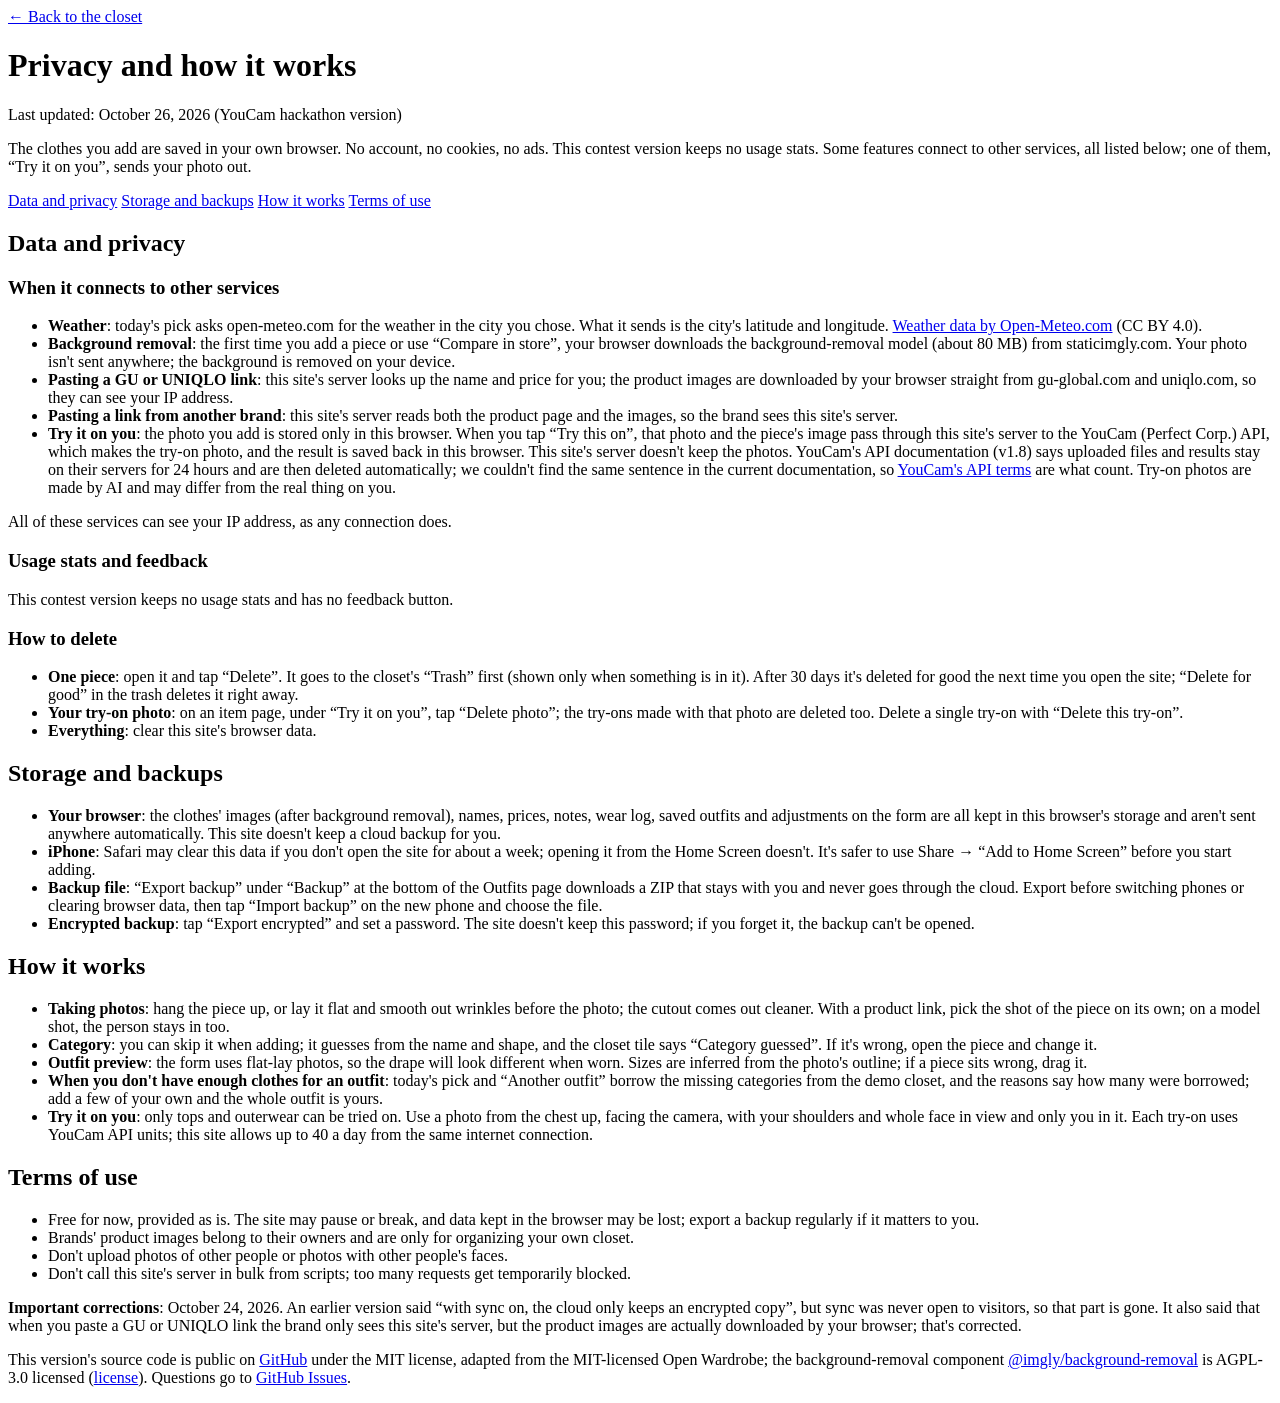
==== commit 2c0e8d8e: "參賽版授權寫清楚:MIT(加上 PairThis 的著作權行)、README 加第三方授權表(@imgly/background-removal 是 AGPL-3.0,連到授權頁);隱私頁改連參賽版 " ====
--- a/public/privacy.html
+++ b/public/privacy.html
@@ -86,7 +86,7 @@
 
       <footer class="foot">
         <p><b>Important corrections</b>: October 24, 2026. An earlier version said “with sync on, the cloud only keeps an encrypted copy”, but sync was never open to visitors, so that part is gone. It also said that when you paste a GU or UNIQLO link the brand only sees this site's server, but the product images are actually downloaded by your browser; that's corrected.</p>
-        <p>The original Chinese app's source code is public on <a href="https://github.com/Chen931222/wardrobe-gallery" rel="noopener">GitHub</a>, adapted from the MIT-licensed Open Wardrobe; the background-removal component <a href="https://github.com/imgly/background-removal-js" rel="noopener">@imgly/background-removal</a> is AGPL-3.0 licensed. Questions go to <a href="https://github.com/Chen931222/wardrobe-gallery/issues" rel="noopener">GitHub Issues</a>.</p>
+        <p>This version's source code is public on <a href="https://github.com/Chen931222/pairthis-youcam" rel="noopener">GitHub</a> under the MIT license, adapted from the MIT-licensed Open Wardrobe; the background-removal component <a href="https://github.com/imgly/background-removal-js" rel="noopener">@imgly/background-removal</a> is AGPL-3.0 licensed (<a href="https://github.com/imgly/background-removal-js/blob/main/LICENSE.md" rel="noopener">license</a>). Questions go to <a href="https://github.com/Chen931222/pairthis-youcam/issues" rel="noopener">GitHub Issues</a>.</p>
       </footer>
     </main>
   </body>
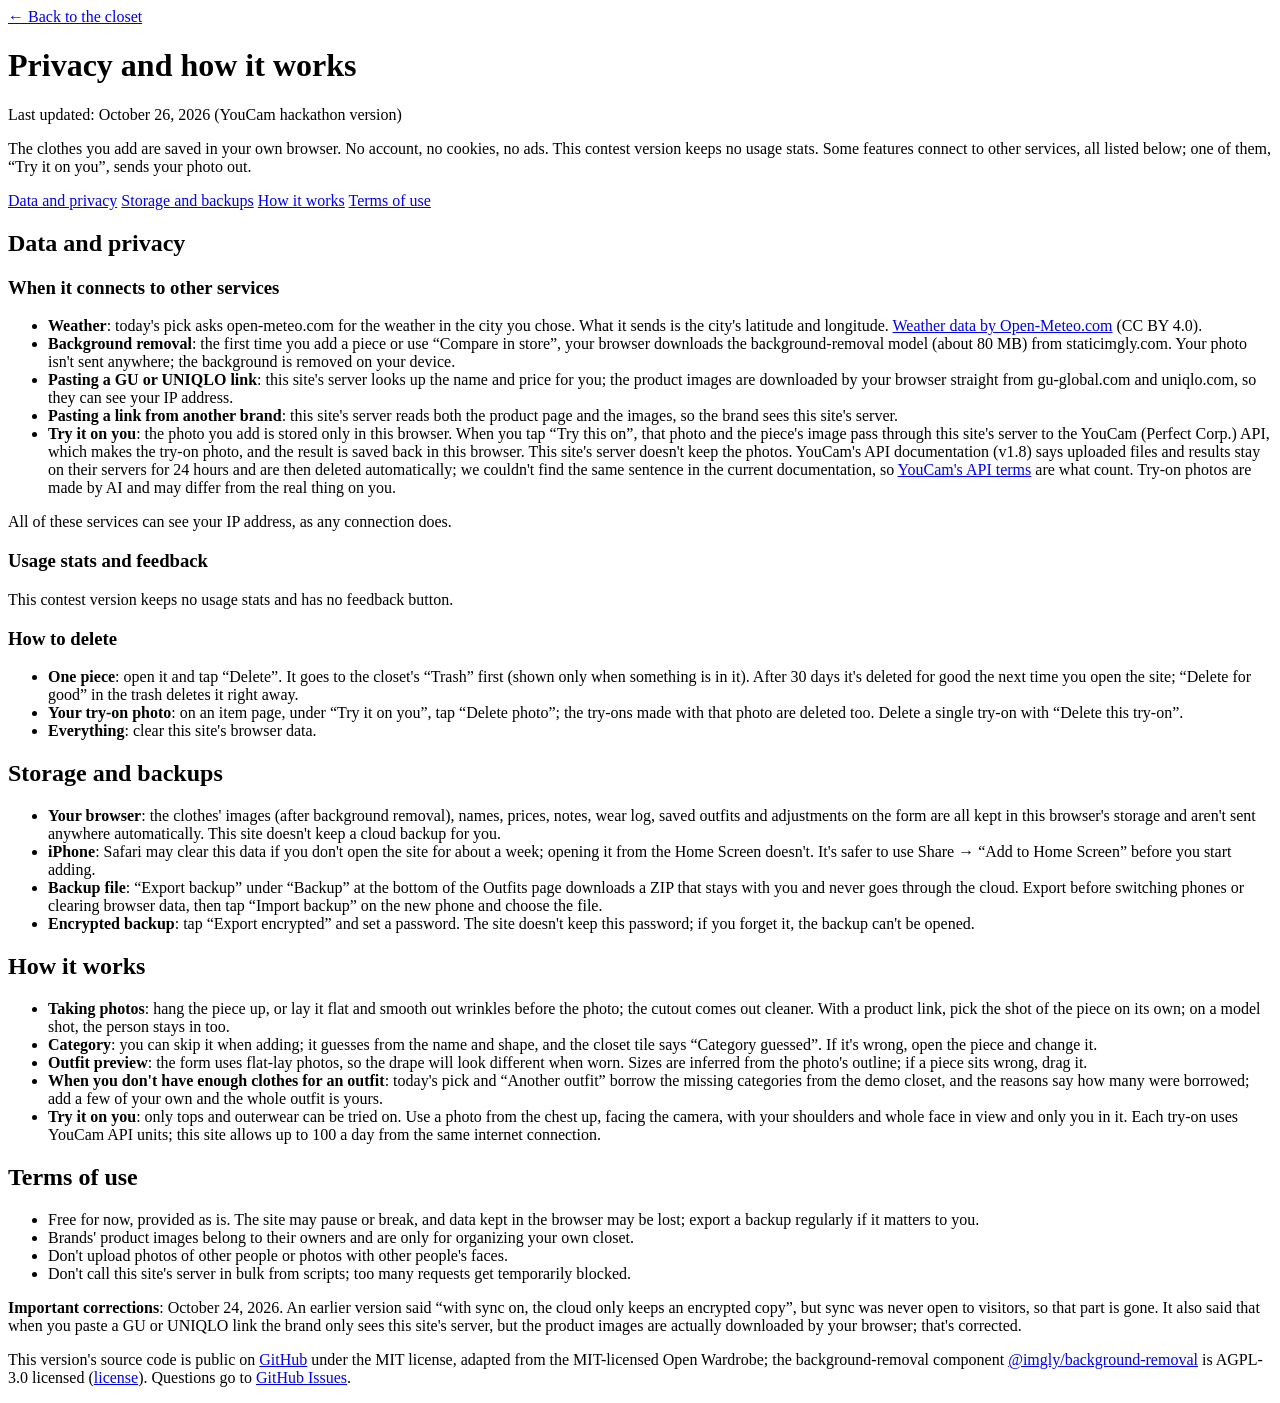
==== commit 5b1b9b7e: "Try-on timer counts from the tap; honest upload copy; looser limits for judging - The "N s so far" t" ====
--- a/public/privacy.html
+++ b/public/privacy.html
@@ -70,7 +70,7 @@
           <li><b>Category</b>: you can skip it when adding; it guesses from the name and shape, and the closet tile says “Category guessed”. If it's wrong, open the piece and change it.</li>
           <li><b>Outfit preview</b>: the form uses flat-lay photos, so the drape will look different when worn. Sizes are inferred from the photo's outline; if a piece sits wrong, drag it.</li>
           <li><b>When you don't have enough clothes for an outfit</b>: today's pick and “Another outfit” borrow the missing categories from the demo closet, and the reasons say how many were borrowed; add a few of your own and the whole outfit is yours.</li>
-          <li><b>Try it on you</b>: only tops and outerwear can be tried on. Use a photo from the chest up, facing the camera, with your shoulders and whole face in view and only you in it. Each try-on uses YouCam API units; this site allows up to 40 a day from the same internet connection.</li>
+          <li><b>Try it on you</b>: only tops and outerwear can be tried on. Use a photo from the chest up, facing the camera, with your shoulders and whole face in view and only you in it. Each try-on uses YouCam API units; this site allows up to 100 a day from the same internet connection.</li>
         </ul>
       </section>
 
